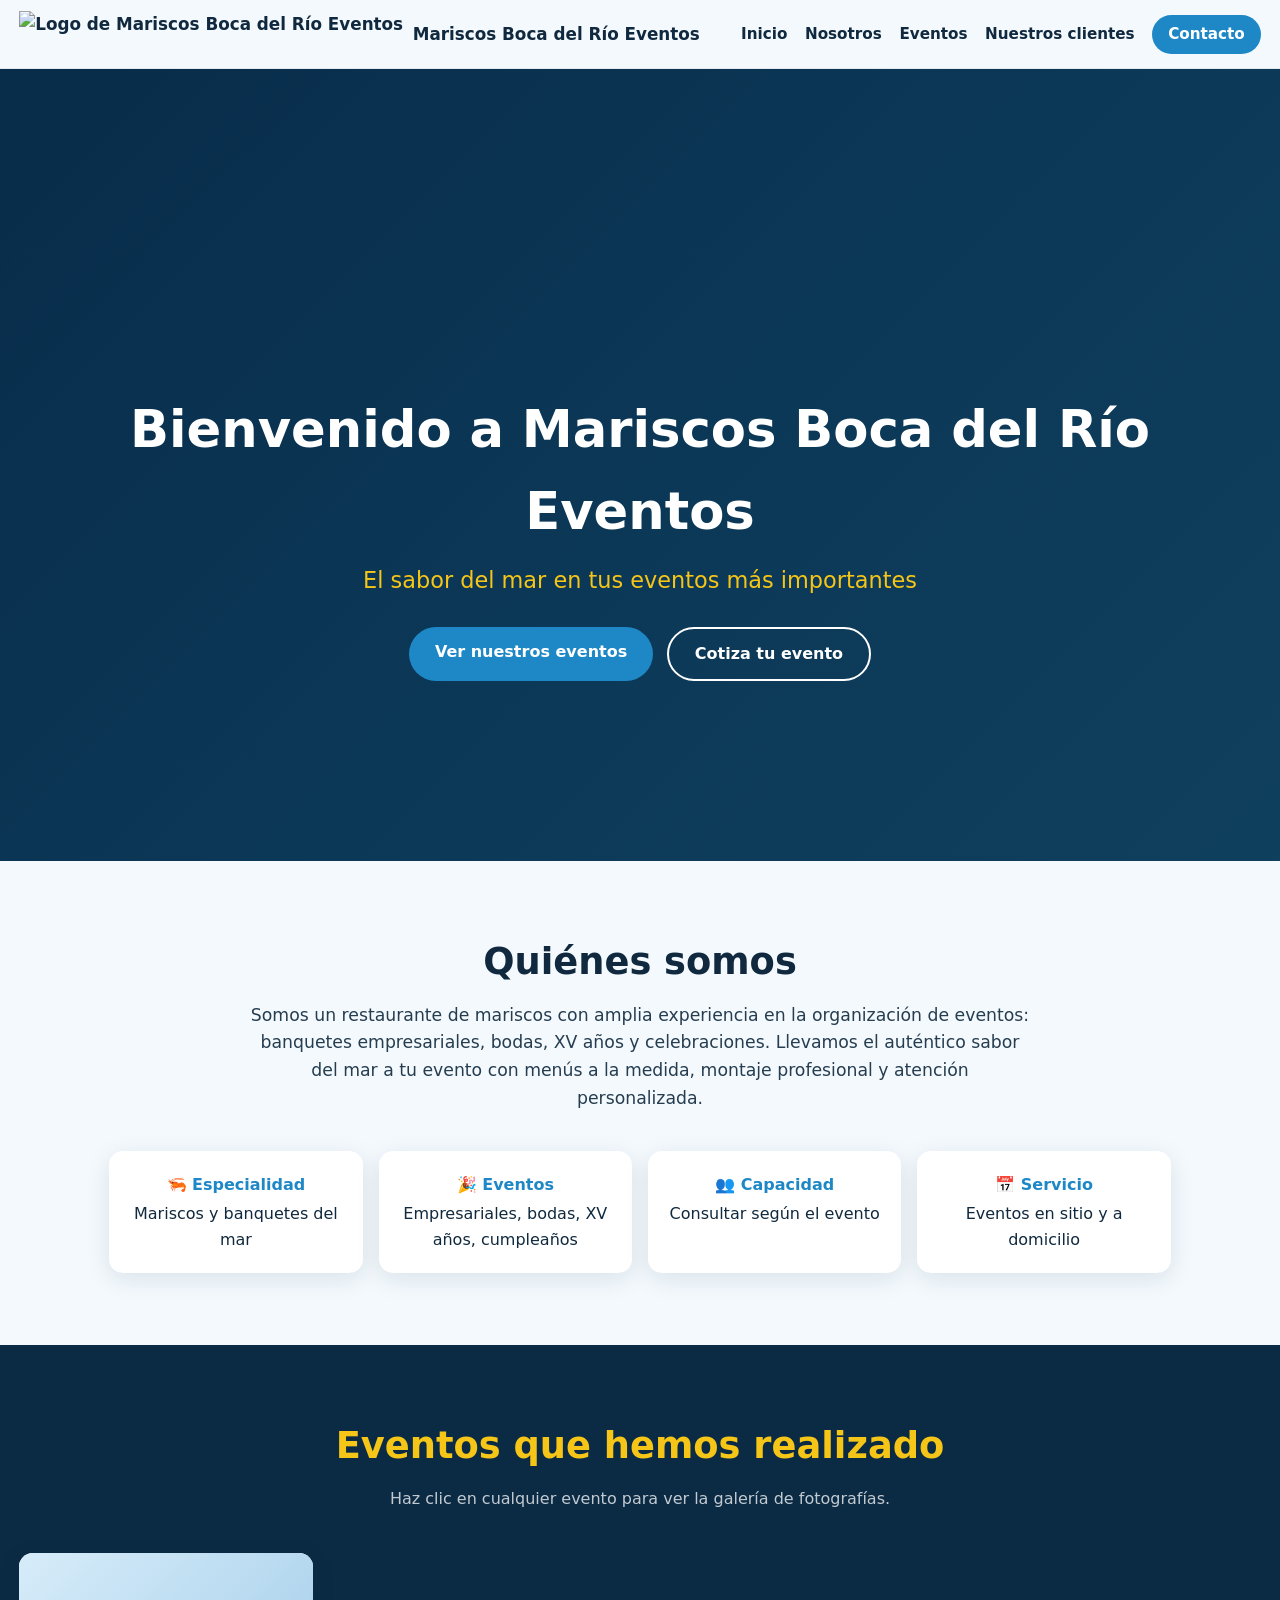
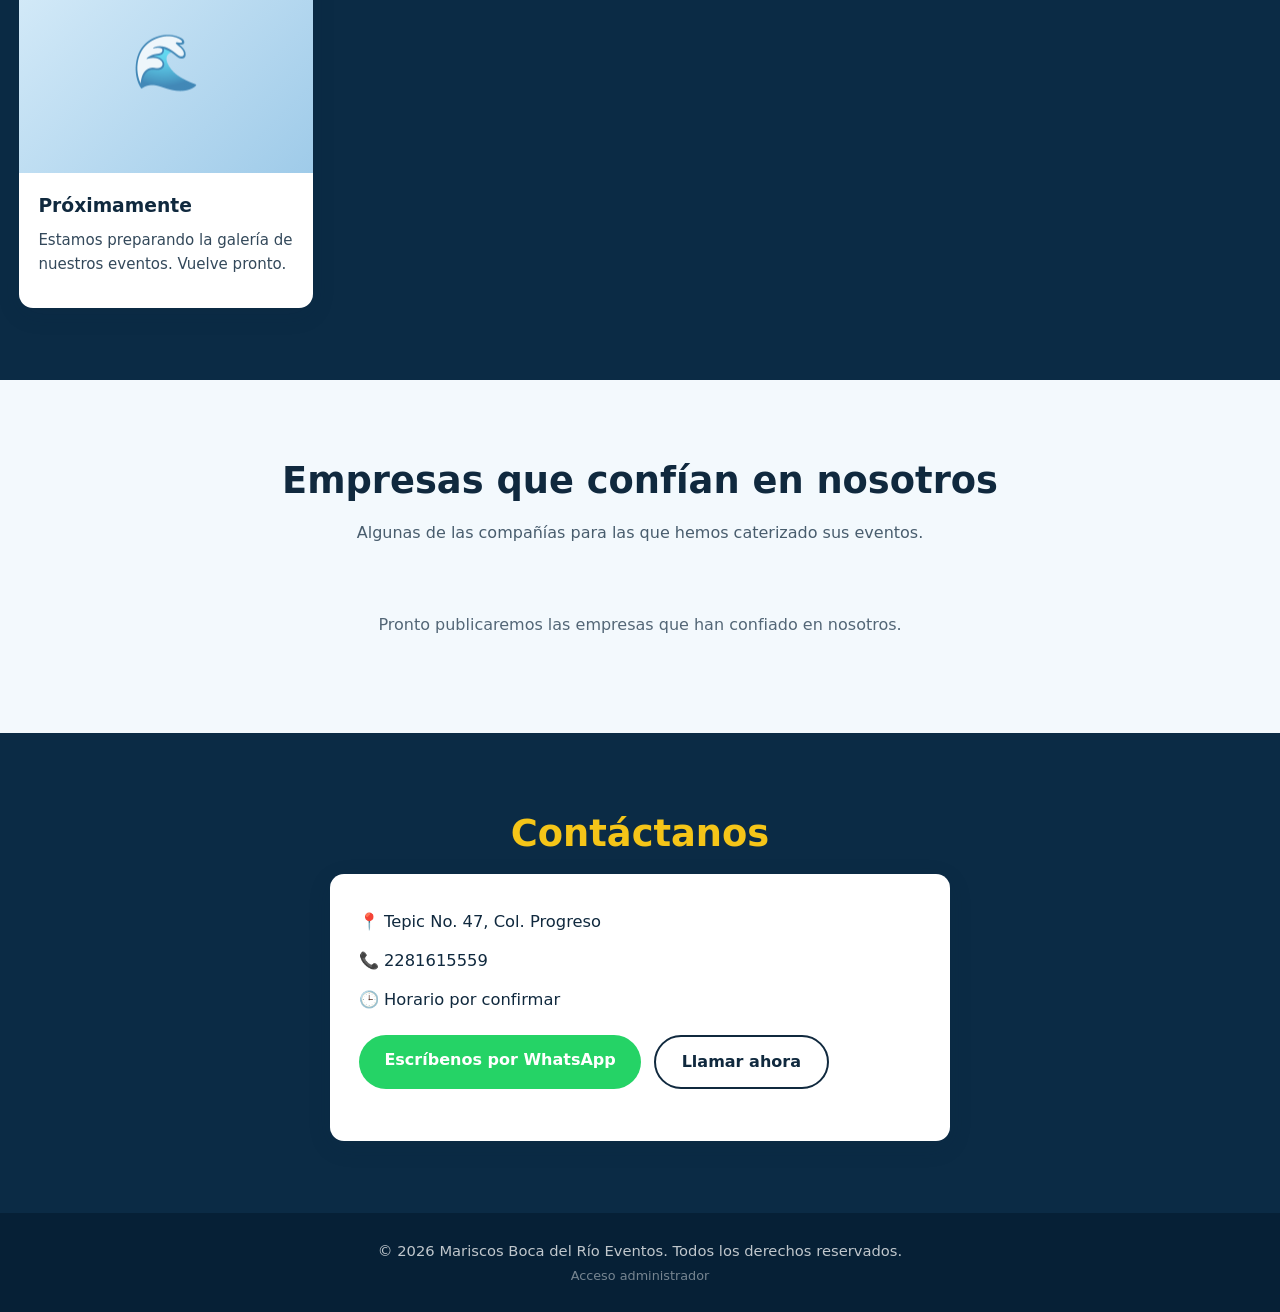
==== index.html @ 91f559d9 "Add files via upload" ====
<!DOCTYPE html>
<html lang="es">
<head>
  <meta charset="UTF-8" />
  <meta name="viewport" content="width=device-width, initial-scale=1.0" />
  <meta name="description" content="Restaurante y salón de eventos. Conoce nuestros eventos y servicios para empresas y celebraciones." />
  <title>Nuestro Restaurante — Eventos y Servicios</title>
  <link rel="icon" href="imagenes/logo/logo-mbr.png" type="image/png" />
  <link rel="stylesheet" href="css/estilos.css" />
</head>
<body>

  <!-- ================= BARRA DE NAVEGACIÓN ================= -->
  <header class="barra">
    <a class="marca" href="#inicio">
      <img id="logo-empresa" src="imagenes/logo/logo-mbr.png" alt="Logo de Mariscos Boca del Río Eventos" />
      <span id="marca-nombre">Restaurante</span>
    </a>
    <button class="menu-boton" id="menu-boton" aria-label="Abrir menú">☰</button>
    <nav class="menu" id="menu">
      <a href="#inicio">Inicio</a>
      <a href="#nosotros">Nosotros</a>
      <a href="#eventos">Eventos</a>
      <a href="#clientes">Nuestros clientes</a>
      <a href="#contacto" class="boton-accion">Contacto</a>
    </nav>
  </header>

  <!-- ================= PORTADA (HERO) ================= -->
  <section id="inicio" class="hero">
    <div class="hero-contenido">
      <img id="hero-logo" src="imagenes/logo/logo-mbr.png" alt="" class="hero-logo" />
      <h1 id="hero-titulo">Bienvenido a nuestro restaurante</h1>
      <p id="hero-eslogan" class="hero-eslogan">Cocina de calidad y eventos inolvidables</p>
      <div class="hero-botones">
        <a href="#eventos" class="boton boton-primario">Ver nuestros eventos</a>
        <a href="#contacto" class="boton boton-borde">Cotiza tu evento</a>
      </div>
    </div>
  </section>

  <!-- ================= NOSOTROS ================= -->
  <section id="nosotros" class="seccion">
    <h2 class="titulo-seccion">Quiénes somos</h2>
    <p id="nosotros-texto" class="nosotros-texto"></p>
    <div id="nosotros-datos" class="nosotros-datos"><!-- se llena con JS --></div>
  </section>

  <!-- ================= EVENTOS (GALERÍA) ================= -->
  <section id="eventos" class="seccion seccion-oscura">
    <h2 class="titulo-seccion">Eventos que hemos realizado</h2>
    <p class="subtitulo-seccion">Haz clic en cualquier evento para ver la galería de fotografías.</p>
    <div id="lista-eventos" class="rejilla-eventos"><!-- se llena con JS --></div>
    <p id="sin-eventos" class="oculto">Aún no hay eventos publicados. Agrega el primero en <code>js/datos.js</code>.</p>
  </section>

  <!-- ================= LOGOS DE CLIENTES ================= -->
  <section id="clientes" class="seccion">
    <h2 class="titulo-seccion">Empresas que confían en nosotros</h2>
    <p class="subtitulo-seccion">Algunas de las compañías para las que hemos caterizado sus eventos.</p>
    <div id="lista-clientes" class="rejilla-clientes"><!-- se llena con JS --></div>
  </section>

  <!-- ================= CONTACTO ================= -->
  <section id="contacto" class="seccion seccion-oscura">
    <h2 class="titulo-seccion">Contáctanos</h2>
    <div class="contacto-tarjeta">
      <div class="contacto-fila">📍 <span id="contacto-direccion"></span></div>
      <div class="contacto-fila">📞 <span id="contacto-telefono"></span></div>
      <div class="contacto-fila">✉️ <span id="contacto-email"></span></div>
      <div class="contacto-fila">🕒 <span id="contacto-horario"></span></div>
      <div class="contacto-botones">
        <a id="boton-whatsapp" class="boton boton-whatsapp" target="_blank" rel="noopener">Escríbenos por WhatsApp</a>
        <a id="boton-llamar" class="boton boton-borde">Llamar ahora</a>
      </div>
      <div id="contacto-redes" class="contacto-redes"></div>
    </div>
  </section>

  <!-- ================= PIE DE PÁGINA ================= -->
  <footer class="pie">
    <p>© <span id="pie-anio"></span> <span id="pie-nombre"></span>. Todos los derechos reservados.</p>
    <p><a href="admin.html">Acceso administrador</a></p>
  </footer>

  <!-- ================= VISOR DE FOTOS (LIGHTBOX) ================= -->
  <div id="visor" class="visor oculto" role="dialog" aria-label="Galería de fotos del evento">
    <button class="visor-cerrar" id="visor-cerrar" aria-label="Cerrar">✕</button>
    <button class="visor-flecha visor-ant" id="visor-ant" aria-label="Foto anterior">‹</button>
    <figure class="visor-cuerpo">
      <img id="visor-imagen" src="" alt="" />
      <div id="visor-falta" class="visor-falta-foto oculto">Foto no disponible — revisa la ruta en <code>js/datos.js</code></div>
      <figcaption id="visor-pie"></figcaption>
    </figure>
    <button class="visor-flecha visor-sig" id="visor-sig" aria-label="Foto siguiente">›</button>
  </div>

  <script src="js/datos.js"></script>
  <script src="js/funciones.js"></script>
</body>
</html>
---- css/estilos.css ----
/* ============================================================
   ESTILOS DEL SITIO — Mariscos Boca del Río Eventos
   Paleta tomada del logo: azul mar, amarillo sol, rojo coral
   ============================================================ */

:root {
  --color-fondo: #f3f9fd;
  --color-texto: #10293e;
  --color-primario: #1e88c7;      /* azul mar */
  --color-primario-osc: #14639b;
  --color-acento: #f5c518;        /* amarillo sol */
  --color-coral: #e04b2c;         /* rojo coral (detalles) */
  --color-oscuro: #0b2b45;
  --color-tarjeta: #ffffff;
  --sombra: 0 6px 24px rgba(16, 41, 62, 0.10);
  --radio: 14px;
  --ancho-max: 1100px;
}

* { margin: 0; padding: 0; box-sizing: border-box; }

html { scroll-behavior: smooth; }

body {
  font-family: "Segoe UI", system-ui, -apple-system, sans-serif;
  background: var(--color-fondo);
  color: var(--color-texto);
  line-height: 1.6;
}

img { max-width: 100%; display: block; }

.oculto { display: none !important; }

/* ---------- Barra de navegación ---------- */
.barra {
  position: sticky;
  top: 0;
  z-index: 50;
  display: flex;
  align-items: center;
  justify-content: space-between;
  gap: 1rem;
  padding: 0.7rem 1.2rem;
  background: rgba(243, 249, 253, 0.96);
  backdrop-filter: blur(6px);
  border-bottom: 1px solid rgba(16, 41, 62, 0.08);
}

.marca {
  display: flex;
  align-items: center;
  gap: 0.6rem;
  text-decoration: none;
  color: var(--color-texto);
  font-weight: 700;
  font-size: 1.05rem;
}

.marca img { height: 46px; width: auto; }

.logo-fallback {
  display: inline-flex;
  align-items: center;
  justify-content: center;
  height: 42px;
  width: 42px;
  border-radius: 50%;
  background: var(--color-primario);
  color: #fff;
  font-weight: 800;
}
.logo-fallback.grande { height: 84px; width: 84px; font-size: 1.6rem; }

.menu { display: flex; align-items: center; gap: 1.1rem; }

.menu a {
  text-decoration: none;
  color: var(--color-texto);
  font-weight: 600;
  font-size: 0.95rem;
}
.menu a:hover { color: var(--color-primario); }

.menu .boton-accion {
  background: var(--color-primario);
  color: #fff !important;
  padding: 0.45rem 1rem;
  border-radius: 999px;
}
.menu .boton-accion:hover { background: var(--color-primario-osc); }

.menu-boton {
  display: none;
  background: none;
  border: none;
  font-size: 1.6rem;
  cursor: pointer;
  color: var(--color-texto);
}

/* ---------- Hero ---------- */
.hero {
  min-height: 88vh;
  display: flex;
  align-items: center;
  justify-content: center;
  text-align: center;
  padding: 3rem 1.2rem;
  background:
    linear-gradient(rgba(7, 34, 56, 0.78), rgba(7, 34, 56, 0.78)),
    linear-gradient(135deg, #0b4f8a 0%, #1e88c7 55%, #2aa9e0 100%);
  background-color: var(--color-oscuro);
  color: #fff;
}

.hero-logo {
  height: 120px;
  margin: 0 auto 1.2rem;
  filter: drop-shadow(0 4px 12px rgba(0, 0, 0, 0.4));
}
.hero-logo.oculto { display: none; }

.hero h1 {
  font-size: clamp(1.9rem, 5vw, 3.2rem);
  margin-bottom: 0.6rem;
}

.hero-eslogan {
  font-size: clamp(1.05rem, 2.5vw, 1.4rem);
  color: var(--color-acento);
  margin-bottom: 1.8rem;
}

.hero-botones { display: flex; gap: 0.9rem; justify-content: center; flex-wrap: wrap; }

/* ---------- Botones ---------- */
.boton {
  display: inline-block;
  padding: 0.75rem 1.6rem;
  border-radius: 999px;
  text-decoration: none;
  font-weight: 700;
  transition: transform 0.15s ease, background 0.15s ease;
}
.boton:hover { transform: translateY(-2px); }

.boton-primario { background: var(--color-primario); color: #fff; }
.boton-primario:hover { background: var(--color-primario-osc); }

.boton-borde { border: 2px solid currentColor; color: inherit; }

.boton-whatsapp { background: #25d366; color: #fff; }
.boton-whatsapp:hover { background: #1da851; }

.boton-coral { background: var(--color-coral); color: #fff; }
.boton-coral:hover { background: #b83a20; }

.boton-chico { padding: 0.5rem 1.1rem; font-size: 0.9rem; }

/* ---------- Secciones ---------- */
.seccion {
  max-width: var(--ancho-max);
  margin: 0 auto;
  padding: 4.5rem 1.2rem;
}

.seccion-oscura {
  max-width: none;
  background: var(--color-oscuro);
  color: #fff;
}
.seccion-oscura .titulo-seccion { color: var(--color-acento); }

.titulo-seccion {
  text-align: center;
  font-size: clamp(1.6rem, 3.5vw, 2.3rem);
  margin-bottom: 0.6rem;
}

.subtitulo-seccion {
  text-align: center;
  color: inherit;
  opacity: 0.75;
  margin-bottom: 2.6rem;
}

/* ---------- Nosotros ---------- */
.nosotros-texto {
  max-width: 780px;
  margin: 0 auto 2.4rem;
  text-align: center;
  font-size: 1.08rem;
  opacity: 0.9;
}

.nosotros-datos {
  display: grid;
  grid-template-columns: repeat(auto-fit, minmax(210px, 1fr));
  gap: 1rem;
}

.dato {
  background: var(--color-tarjeta);
  border-radius: var(--radio);
  padding: 1.3rem 1.1rem;
  text-align: center;
  box-shadow: var(--sombra);
}
.dato-etiqueta { font-weight: 700; color: var(--color-primario); margin-bottom: 0.25rem; }

/* ---------- Eventos ---------- */
.rejilla-eventos {
  display: grid;
  grid-template-columns: repeat(auto-fill, minmax(280px, 1fr));
  gap: 1.4rem;
}

.tarjeta-evento {
  background: var(--color-tarjeta);
  border-radius: var(--radio);
  overflow: hidden;
  box-shadow: var(--sombra);
  cursor: pointer;
  transition: transform 0.18s ease, box-shadow 0.18s ease;
  outline: none;
  color: var(--color-texto);
}
.tarjeta-evento:hover,
.tarjeta-evento:focus-visible {
  transform: translateY(-6px);
  box-shadow: 0 12px 32px rgba(16, 41, 62, 0.18);
}

.tarjeta-foto {
  position: relative;
  aspect-ratio: 4 / 3;
  background: linear-gradient(135deg, #d7ecf9, #9fcbe9);
}
.tarjeta-foto img { width: 100%; height: 100%; object-fit: cover; }

.tarjeta-foto.sin-foto::after {
  content: "🌊";
  position: absolute;
  inset: 0;
  display: flex;
  align-items: center;
  justify-content: center;
  font-size: 3rem;
  opacity: 0.5;
}

.tarjeta-foto-icono {
  position: absolute;
  right: 0.7rem;
  bottom: 0.7rem;
  background: rgba(11, 43, 69, 0.8);
  color: #fff;
  font-size: 0.78rem;
  padding: 0.28rem 0.6rem;
  border-radius: 999px;
}

.tarjeta-proxima { cursor: default; }
.tarjeta-proxima:hover { transform: none; }
.tarjeta-proxima-icono {
  position: absolute;
  inset: 0;
  display: flex;
  align-items: center;
  justify-content: center;
  font-size: 3.4rem;
  opacity: 0.75;
}

.tarjeta-cuerpo { padding: 1.1rem 1.2rem 1.3rem; }
.tarjeta-cuerpo h3 { margin-bottom: 0.2rem; }
.tarjeta-fecha { color: var(--color-coral); font-weight: 700; font-size: 0.88rem; }
.tarjeta-descripcion { font-size: 0.94rem; opacity: 0.85; margin: 0.45rem 0 0.7rem; }
.tarjeta-enlace { color: var(--color-primario); font-weight: 700; font-size: 0.9rem; }

.seccion-oscura .tarjeta-evento { color: var(--color-texto); }

/* ---------- Clientes ---------- */
.rejilla-clientes {
  display: grid;
  grid-template-columns: repeat(auto-fill, minmax(160px, 1fr));
  gap: 1.2rem;
}

.tarjeta-cliente {
  background: var(--color-tarjeta);
  border-radius: var(--radio);
  min-height: 110px;
  display: flex;
  align-items: center;
  justify-content: center;
  padding: 1.1rem;
  box-shadow: var(--sombra);
  transition: transform 0.18s ease;
}
.tarjeta-cliente:hover { transform: translateY(-4px); }
.tarjeta-cliente img { max-height: 64px; width: auto; object-fit: contain; }

.clientes-vacio {
  text-align: center;
  opacity: 0.7;
  grid-column: 1 / -1;
  padding: 1.5rem 0;
}

/* ---------- Contacto ---------- */
.contacto-tarjeta {
  max-width: 620px;
  margin: 0 auto;
  background: var(--color-tarjeta);
  color: var(--color-texto);
  border-radius: var(--radio);
  padding: 2.2rem 1.8rem;
  box-shadow: var(--sombra);
  display: grid;
  gap: 0.8rem;
}

.contacto-fila { font-size: 1.02rem; }

.contacto-botones {
  display: flex;
  gap: 0.8rem;
  flex-wrap: wrap;
  margin-top: 0.6rem;
}

.contacto-redes { display: flex; gap: 0.7rem; flex-wrap: wrap; margin-top: 0.3rem; }

/* ---------- Pie ---------- */
.pie {
  background: #062036;
  color: rgba(255, 255, 255, 0.75);
  text-align: center;
  padding: 1.6rem 1rem;
  font-size: 0.92rem;
}

.pie a { color: rgba(255, 255, 255, 0.45); text-decoration: none; font-size: 0.8rem; }
.pie a:hover { color: rgba(255, 255, 255, 0.8); }

/* ---------- Visor (lightbox) ---------- */
.visor {
  position: fixed;
  inset: 0;
  z-index: 100;
  background: rgba(4, 18, 30, 0.93);
  display: flex;
  align-items: center;
  justify-content: center;
  gap: 1rem;
  padding: 1rem;
}

.visor-cuerpo { max-width: min(920px, 92vw); text-align: center; }
.visor-cuerpo img {
  max-height: 78vh;
  max-width: 100%;
  margin: 0 auto;
  border-radius: 10px;
  transition: opacity 0.25s ease;
}
.visor-cuerpo figcaption { color: #fff; margin-top: 0.8rem; opacity: 0.85; }

.visor-falta-foto {
  height: 320px;
  display: flex;
  align-items: center;
  justify-content: center;
  background: rgba(255, 255, 255, 0.08);
  border-radius: 10px;
  color: #fff;
  padding: 1rem;
}

.visor-cerrar {
  position: absolute;
  top: 1rem;
  right: 1.2rem;
  background: none;
  border: none;
  color: #fff;
  font-size: 2rem;
  cursor: pointer;
}

.visor-flecha {
  background: rgba(255, 255, 255, 0.12);
  border: none;
  color: #fff;
  font-size: 2.4rem;
  line-height: 1;
  padding: 0.4rem 0.9rem;
  border-radius: 12px;
  cursor: pointer;
}
.visor-flecha:hover { background: rgba(255, 255, 255, 0.25); }

/* ---------- Responsive ---------- */
@media (max-width: 760px) {
  .menu-boton { display: block; }

  .menu {
    display: none;
    position: absolute;
    top: 100%;
    left: 0;
    right: 0;
    flex-direction: column;
    align-items: flex-start;
    background: var(--color-fondo);
    padding: 1rem 1.4rem 1.4rem;
    border-bottom: 1px solid rgba(16, 41, 62, 0.12);
    box-shadow: var(--sombra);
  }
  .menu.abierto { display: flex; }
  .menu a { padding: 0.35rem 0; }

  .hero { min-height: 70vh; }
  .visor { flex-direction: column; }
  .visor-ant, .visor-sig { order: 2; font-size: 2rem; }
  .visor-cerrar { top: 0.6rem; right: 0.8rem; }
}
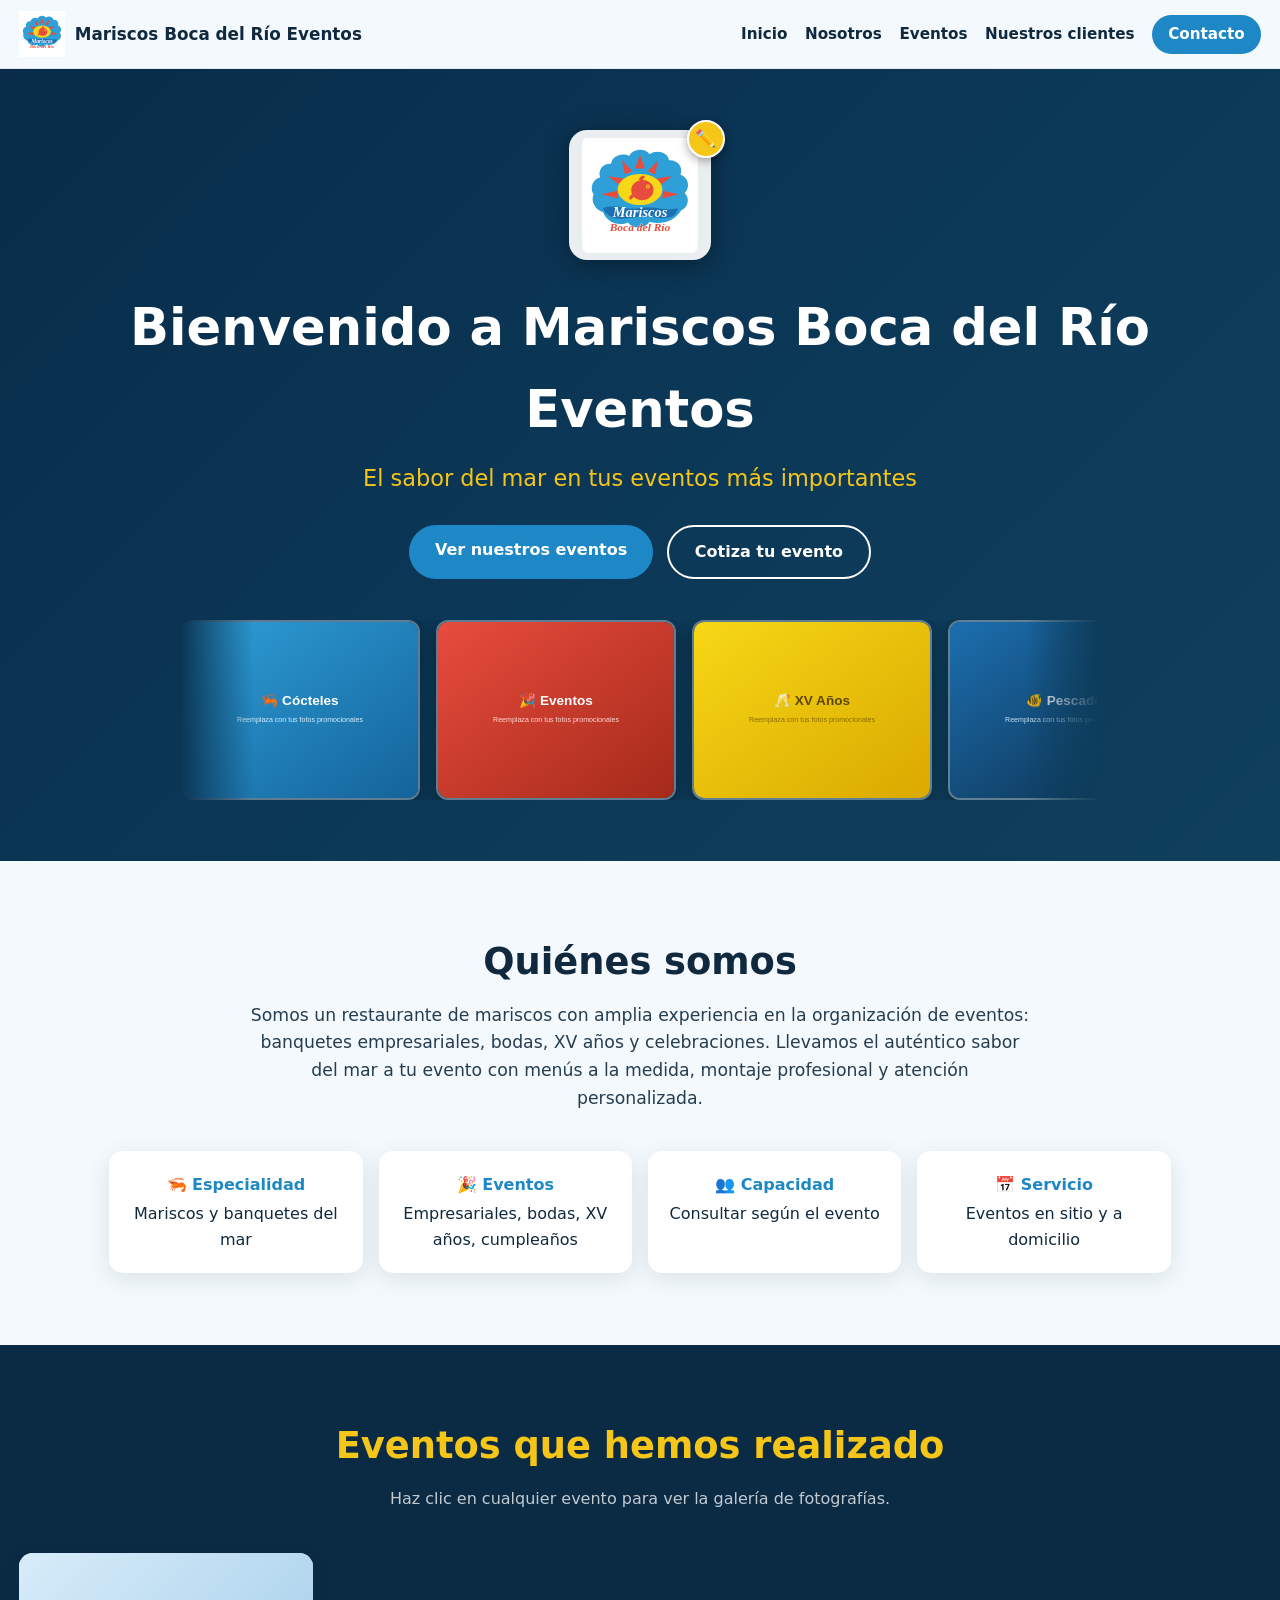
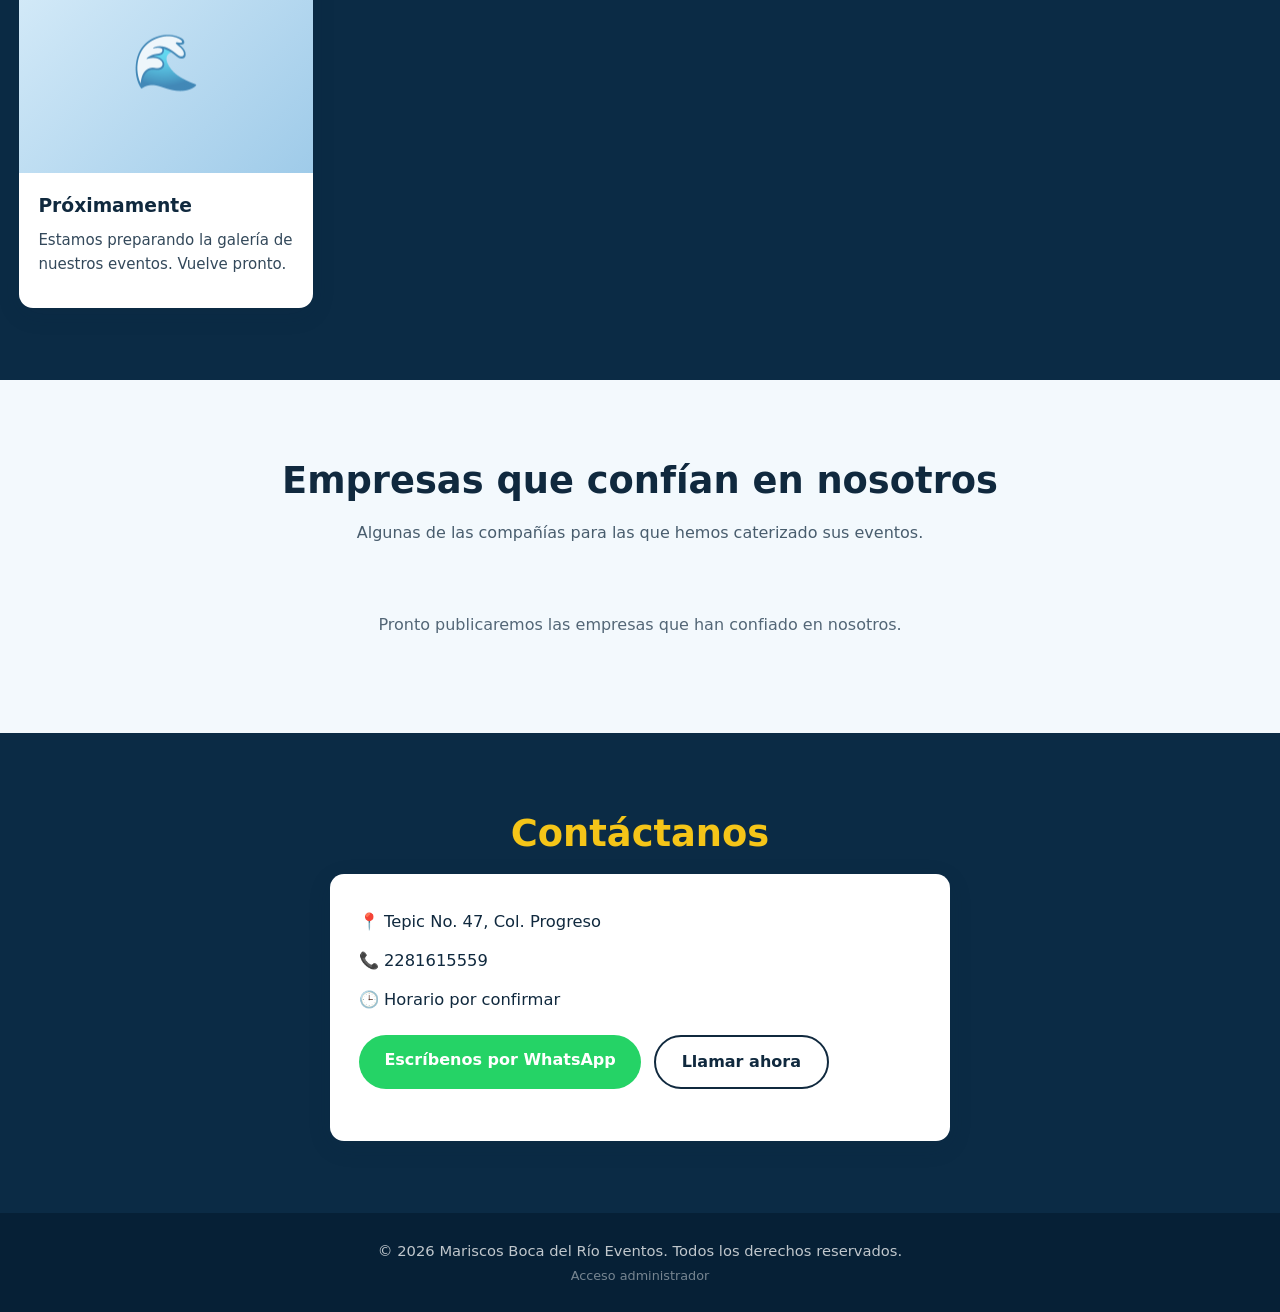
==== commit 567c6dd3: "Add files via upload" ====
--- a/index.html
+++ b/index.html
@@ -5,7 +5,7 @@
   <meta name="viewport" content="width=device-width, initial-scale=1.0" />
   <meta name="description" content="Restaurante y salón de eventos. Conoce nuestros eventos y servicios para empresas y celebraciones." />
   <title>Nuestro Restaurante — Eventos y Servicios</title>
-  <link rel="icon" href="imagenes/logo/logo-mbr.png" type="image/png" />
+  <link rel="icon" href="imagenes/logo/logo-mbr.svg" type="image/svg+xml" />
   <link rel="stylesheet" href="css/estilos.css" />
 </head>
 <body>
@@ -13,7 +13,7 @@
   <!-- ================= BARRA DE NAVEGACIÓN ================= -->
   <header class="barra">
     <a class="marca" href="#inicio">
-      <img id="logo-empresa" src="imagenes/logo/logo-mbr.png" alt="Logo de Mariscos Boca del Río Eventos" />
+      <img id="logo-empresa" src="imagenes/logo/logo-mbr.svg" alt="Logo de Mariscos Boca del Río Eventos" />
       <span id="marca-nombre">Restaurante</span>
     </a>
     <button class="menu-boton" id="menu-boton" aria-label="Abrir menú">☰</button>
@@ -29,12 +29,18 @@
   <!-- ================= PORTADA (HERO) ================= -->
   <section id="inicio" class="hero">
     <div class="hero-contenido">
-      <img id="hero-logo" src="imagenes/logo/logo-mbr.png" alt="" class="hero-logo" />
+      <span class="logo-caja">
+        <img id="hero-logo" src="imagenes/logo/logo-mbr.svg" alt="" class="hero-logo" />
+        <button id="editar-logo" class="lápiz-foto" title="Cambiar logo (administrador)" aria-label="Cambiar logo">✏️</button>
+      </span>
       <h1 id="hero-titulo">Bienvenido a nuestro restaurante</h1>
       <p id="hero-eslogan" class="hero-eslogan">Cocina de calidad y eventos inolvidables</p>
       <div class="hero-botones">
         <a href="#eventos" class="boton boton-primario">Ver nuestros eventos</a>
         <a href="#contacto" class="boton boton-borde">Cotiza tu evento</a>
+      </div>
+      <div class="cinta-wrap">
+        <div id="cinta-fotos" class="cinta"></div>
       </div>
     </div>
   </section>
@@ -95,6 +101,10 @@
     <button class="visor-flecha visor-sig" id="visor-sig" aria-label="Foto siguiente">›</button>
   </div>
 
+  <div id="toast" class="toast oculto"></div>
+
+  <input type="file" id="input-logo-oculto" accept="image/*" class="oculto" />
+
   <script src="js/datos.js"></script>
   <script src="js/funciones.js"></script>
 </body>
--- a/css/estilos.css
+++ b/css/estilos.css
@@ -115,11 +115,38 @@
 }
 
 .hero-logo {
-  height: 120px;
+  height: 130px;
   margin: 0 auto 1.2rem;
+  border-radius: 18px;
+  background: rgba(255, 255, 255, 0.92);
+  padding: 0.45rem 0.8rem;
   filter: drop-shadow(0 4px 12px rgba(0, 0, 0, 0.4));
 }
 .hero-logo.oculto { display: none; }
+
+/* Caja del logo con lápiz para editarlo */
+.logo-caja {
+  position: relative;
+  display: inline-block;
+}
+
+/* Botón lápiz para editar el logo */
+.lápiz-foto {
+  position: absolute;
+  right: -14px;
+  top: -10px;
+  background: var(--color-acento);
+  border: 2px solid #fff;
+  border-radius: 50%;
+  width: 38px;
+  height: 38px;
+  font-size: 1.05rem;
+  line-height: 1;
+  cursor: pointer;
+  box-shadow: 0 3px 10px rgba(0, 0, 0, 0.35);
+  z-index: 5;
+}
+.lápiz-foto:hover { transform: scale(1.12); }
 
 .hero h1 {
   font-size: clamp(1.9rem, 5vw, 3.2rem);
@@ -133,6 +160,49 @@
 }
 
 .hero-botones { display: flex; gap: 0.9rem; justify-content: center; flex-wrap: wrap; }
+
+/* ---------- Cinta de fotos promocionales (loop infinito) ---------- */
+.cinta-wrap {
+  margin-top: 2.6rem;
+  overflow: hidden;
+  width: min(920px, 94vw);
+  margin-left: auto;
+  margin-right: auto;
+  -webkit-mask-image: linear-gradient(90deg, transparent, #000 8%, #000 92%, transparent);
+  mask-image: linear-gradient(90deg, transparent, #000 8%, #000 92%, transparent);
+}
+
+.cinta {
+  display: flex;
+  gap: 1rem;
+  width: max-content;
+  animation: cinta-desfile 30s linear infinite;
+}
+.cinta:hover { animation-play-state: paused; }
+
+@keyframes cinta-desfile {
+  from { transform: translateX(0); }
+  to   { transform: translateX(-50%); }
+}
+
+.cinta-foto {
+  width: 240px;
+  aspect-ratio: 4 / 3;
+  border-radius: 12px;
+  overflow: hidden;
+  flex-shrink: 0;
+  box-shadow: 0 6px 18px rgba(0, 0, 0, 0.35);
+  border: 2px solid rgba(255, 255, 255, 0.35);
+}
+.cinta-foto img { width: 100%; height: 100%; object-fit: cover; }
+
+@media (max-width: 640px) {
+  .cinta-foto { width: 170px; }
+}
+
+@media (prefers-reduced-motion: reduce) {
+  .cinta { animation: none; }
+}
 
 /* ---------- Botones ---------- */
 .boton {
@@ -344,6 +414,30 @@
 
 .pie a { color: rgba(255, 255, 255, 0.45); text-decoration: none; font-size: 0.8rem; }
 .pie a:hover { color: rgba(255, 255, 255, 0.8); }
+
+/* ---------- Aviso flotante (toast) ---------- */
+.toast {
+  position: fixed;
+  bottom: 1.4rem;
+  left: 50%;
+  transform: translateX(-50%);
+  background: var(--color-oscuro);
+  color: #fff;
+  padding: 0.8rem 1.4rem;
+  border-radius: 999px;
+  box-shadow: 0 8px 24px rgba(0, 0, 0, 0.3);
+  font-size: 0.95rem;
+  z-index: 200;
+  max-width: 92vw;
+}
+
+/* ---------- Botón salir del modo admin ---------- */
+.salir-admin {
+  position: fixed;
+  bottom: 1.4rem;
+  right: 1.4rem;
+  z-index: 200;
+}
 
 /* ---------- Visor (lightbox) ---------- */
 .visor {
